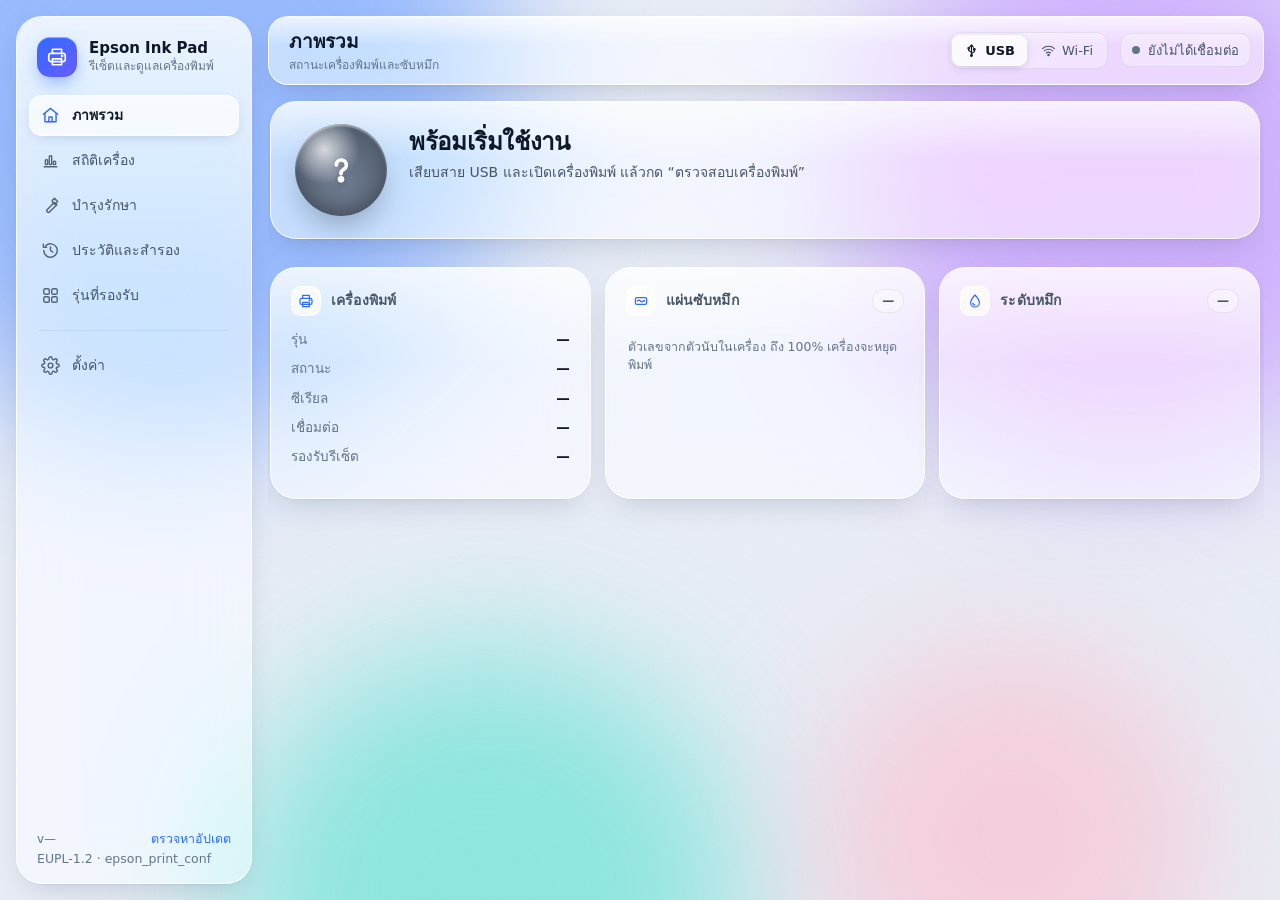
==== ui/index.html @ af7a5132 "v3.0.0: glass UI, stats, history, restore, Wi-Fi, maintenance New main window (app_web.py + ui/) bui" ====
<!doctype html>
<html lang="th">
<head>
<meta charset="utf-8">
<meta name="viewport" content="width=device-width, initial-scale=1">
<title>Epson Ink Pad Reset</title>
<link rel="stylesheet" href="style.css">
</head>
<body>

<!-- icon sprite: 24px grid, 1.8 stroke -->
<svg width="0" height="0" style="position:absolute" aria-hidden="true">
  <defs>
    <symbol id="i-home" viewBox="0 0 24 24" fill="none" stroke="currentColor" stroke-width="1.8" stroke-linecap="round" stroke-linejoin="round"><path d="M3 10.5 12 3l9 7.5"/><path d="M5 9.5V20h14V9.5"/><path d="M10 20v-6h4v6"/></symbol>
    <symbol id="i-chart" viewBox="0 0 24 24" fill="none" stroke="currentColor" stroke-width="1.8" stroke-linecap="round" stroke-linejoin="round"><path d="M4 20h16"/><rect x="5.5" y="11" width="3" height="6" rx="1"/><rect x="10.5" y="6" width="3" height="11" rx="1"/><rect x="15.5" y="13" width="3" height="4" rx="1"/></symbol>
    <symbol id="i-tool" viewBox="0 0 24 24" fill="none" stroke="currentColor" stroke-width="1.8" stroke-linecap="round" stroke-linejoin="round"><path d="M14.5 5.5a4 4 0 0 0 4.9 4.9L20 11l-9 9a2.1 2.1 0 0 1-3-3l9-9 .6.6"/><path d="M14.5 5.5 17 3l4 4-2.5 2.5"/></symbol>
    <symbol id="i-history" viewBox="0 0 24 24" fill="none" stroke="currentColor" stroke-width="1.8" stroke-linecap="round" stroke-linejoin="round"><path d="M3.5 12a8.5 8.5 0 1 0 2.5-6"/><path d="M3 4v4h4"/><path d="M12 7.5V12l3 2"/></symbol>
    <symbol id="i-list" viewBox="0 0 24 24" fill="none" stroke="currentColor" stroke-width="1.8" stroke-linecap="round" stroke-linejoin="round"><rect x="3.5" y="3.5" width="7" height="7" rx="2"/><rect x="13.5" y="3.5" width="7" height="7" rx="2"/><rect x="3.5" y="13.5" width="7" height="7" rx="2"/><rect x="13.5" y="13.5" width="7" height="7" rx="2"/></symbol>
    <symbol id="i-gear" viewBox="0 0 24 24" fill="none" stroke="currentColor" stroke-width="1.8" stroke-linecap="round" stroke-linejoin="round"><circle cx="12" cy="12" r="3"/><path d="M19.4 15a1.7 1.7 0 0 0 .3 1.8l.1.1a2 2 0 1 1-2.8 2.8l-.1-.1a1.7 1.7 0 0 0-1.8-.3 1.7 1.7 0 0 0-1 1.5V21a2 2 0 1 1-4 0v-.1a1.7 1.7 0 0 0-1.1-1.5 1.7 1.7 0 0 0-1.8.3l-.1.1a2 2 0 1 1-2.8-2.8l.1-.1a1.7 1.7 0 0 0 .3-1.8 1.7 1.7 0 0 0-1.5-1H3a2 2 0 1 1 0-4h.1a1.7 1.7 0 0 0 1.5-1.1 1.7 1.7 0 0 0-.3-1.8l-.1-.1a2 2 0 1 1 2.8-2.8l.1.1a1.7 1.7 0 0 0 1.8.3H9a1.7 1.7 0 0 0 1-1.5V3a2 2 0 1 1 4 0v.1a1.7 1.7 0 0 0 1 1.5 1.7 1.7 0 0 0 1.8-.3l.1-.1a2 2 0 1 1 2.8 2.8l-.1.1a1.7 1.7 0 0 0-.3 1.8V9a1.7 1.7 0 0 0 1.5 1H21a2 2 0 1 1 0 4h-.1a1.7 1.7 0 0 0-1.5 1z"/></symbol>
    <symbol id="i-printer" viewBox="0 0 24 24" fill="none" stroke="currentColor" stroke-width="1.8" stroke-linecap="round" stroke-linejoin="round"><path d="M7 8V3.5h10V8"/><rect x="3" y="8" width="18" height="9" rx="2.5"/><path d="M7 14h10v6.5H7z"/><circle cx="17.5" cy="11" r=".6" fill="currentColor"/></symbol>
    <symbol id="i-usb" viewBox="0 0 24 24" fill="none" stroke="currentColor" stroke-width="1.8" stroke-linecap="round" stroke-linejoin="round"><path d="M12 21V4"/><path d="m9 6.5 3-3.5 3 3.5"/><path d="M12 15 7.5 12V9.5"/><path d="m12 17 4.5-3V11"/><circle cx="7.5" cy="8.5" r="1.3"/><rect x="15.3" y="9" width="2.4" height="2.4" rx=".4"/><circle cx="12" cy="20" r="1.4" fill="currentColor"/></symbol>
    <symbol id="i-wifi" viewBox="0 0 24 24" fill="none" stroke="currentColor" stroke-width="1.8" stroke-linecap="round" stroke-linejoin="round"><path d="M2.5 9a14 14 0 0 1 19 0"/><path d="M5.5 12.5a9.5 9.5 0 0 1 13 0"/><path d="M8.7 16a5 5 0 0 1 6.6 0"/><circle cx="12" cy="19.3" r="1.1" fill="currentColor"/></symbol>
    <symbol id="i-search" viewBox="0 0 24 24" fill="none" stroke="currentColor" stroke-width="1.8" stroke-linecap="round" stroke-linejoin="round"><circle cx="11" cy="11" r="6.5"/><path d="m20 20-4.2-4.2"/></symbol>
    <symbol id="i-refresh" viewBox="0 0 24 24" fill="none" stroke="currentColor" stroke-width="1.8" stroke-linecap="round" stroke-linejoin="round"><path d="M20 11a8 8 0 0 0-14.6-4.5L4 8"/><path d="M4 3.5V8h4.5"/><path d="M4 13a8 8 0 0 0 14.6 4.5L20 16"/><path d="M20 20.5V16h-4.5"/></symbol>
    <symbol id="i-check" viewBox="0 0 24 24" fill="none" stroke="currentColor" stroke-width="2.4" stroke-linecap="round" stroke-linejoin="round"><path d="m5 12.5 4.5 4.5L19 7.5"/></symbol>
    <symbol id="i-alert" viewBox="0 0 24 24" fill="none" stroke="currentColor" stroke-width="2.2" stroke-linecap="round" stroke-linejoin="round"><path d="M12 7.5v6"/><circle cx="12" cy="17.2" r=".9" fill="currentColor"/></symbol>
    <symbol id="i-warn" viewBox="0 0 24 24" fill="none" stroke="currentColor" stroke-width="1.8" stroke-linecap="round" stroke-linejoin="round"><path d="M10.3 3.9 2.6 17.5A2 2 0 0 0 4.3 20.5h15.4a2 2 0 0 0 1.7-3L13.7 3.9a2 2 0 0 0-3.4 0z"/><path d="M12 9.5v4"/><circle cx="12" cy="16.8" r=".8" fill="currentColor"/></symbol>
    <symbol id="i-info" viewBox="0 0 24 24" fill="none" stroke="currentColor" stroke-width="1.8" stroke-linecap="round" stroke-linejoin="round"><circle cx="12" cy="12" r="9"/><path d="M12 11v5.5"/><circle cx="12" cy="7.8" r=".8" fill="currentColor"/></symbol>
    <symbol id="i-question" viewBox="0 0 24 24" fill="none" stroke="currentColor" stroke-width="2.2" stroke-linecap="round" stroke-linejoin="round"><path d="M9.2 9a3 3 0 1 1 4.3 2.7c-.9.5-1.5 1.1-1.5 2.1v.5"/><circle cx="12" cy="17.6" r=".9" fill="currentColor"/></symbol>
    <symbol id="i-drop" viewBox="0 0 24 24" fill="none" stroke="currentColor" stroke-width="1.8" stroke-linecap="round" stroke-linejoin="round"><path d="M12 3s6.5 7 6.5 11.5a6.5 6.5 0 0 1-13 0C5.5 10 12 3 12 3z"/><path d="M9 15a3 3 0 0 0 3 3"/></symbol>
    <symbol id="i-shield" viewBox="0 0 24 24" fill="none" stroke="currentColor" stroke-width="1.8" stroke-linecap="round" stroke-linejoin="round"><path d="M12 3 4.5 6v5.5c0 4.5 3.2 8.3 7.5 9.5 4.3-1.2 7.5-5 7.5-9.5V6z"/><path d="m9 12 2 2 4-4"/></symbol>
    <symbol id="i-save" viewBox="0 0 24 24" fill="none" stroke="currentColor" stroke-width="1.8" stroke-linecap="round" stroke-linejoin="round"><path d="M5 3.5h11l3.5 3.5v12a1.5 1.5 0 0 1-1.5 1.5H6A1.5 1.5 0 0 1 4.5 19V5A1.5 1.5 0 0 1 6 3.5z"/><path d="M8 3.5v5h7v-5"/><rect x="7.5" y="13" width="9" height="7.5" rx="1"/></symbol>
    <symbol id="i-plug" viewBox="0 0 24 24" fill="none" stroke="currentColor" stroke-width="1.8" stroke-linecap="round" stroke-linejoin="round"><path d="M9 2.5v5M15 2.5v5"/><path d="M6.5 7.5h11V11a5.5 5.5 0 0 1-11 0z"/><path d="M12 16.5v5"/></symbol>
    <symbol id="i-clock" viewBox="0 0 24 24" fill="none" stroke="currentColor" stroke-width="1.8" stroke-linecap="round" stroke-linejoin="round"><circle cx="12" cy="13" r="8"/><path d="M12 9v4l2.5 2"/><path d="M9.5 2.5h5"/></symbol>
    <symbol id="i-power" viewBox="0 0 24 24" fill="none" stroke="currentColor" stroke-width="1.8" stroke-linecap="round" stroke-linejoin="round"><path d="M12 3v8"/><path d="M6.6 6.6a8 8 0 1 0 10.8 0"/></symbol>
    <symbol id="i-grid" viewBox="0 0 24 24" fill="none" stroke="currentColor" stroke-width="1.8" stroke-linecap="round" stroke-linejoin="round"><rect x="3.5" y="4.5" width="17" height="15" rx="2.5"/><path d="M3.5 9.5h17M3.5 14.5h17M9 4.5v15M15 4.5v15"/></symbol>
    <symbol id="i-sparkle" viewBox="0 0 24 24" fill="none" stroke="currentColor" stroke-width="1.8" stroke-linecap="round" stroke-linejoin="round"><path d="M12 3.5 13.8 9l5.7 1.9-5.7 1.9L12 18.5l-1.8-5.7L4.5 11 10.2 9z"/><path d="M19 3v3M17.5 4.5h3"/></symbol>
    <symbol id="i-bolt" viewBox="0 0 24 24" fill="none" stroke="currentColor" stroke-width="1.8" stroke-linecap="round" stroke-linejoin="round"><path d="M13 2.5 4.5 13.5H12l-1 8 8.5-11H12z"/></symbol>
    <symbol id="i-restore" viewBox="0 0 24 24" fill="none" stroke="currentColor" stroke-width="1.8" stroke-linecap="round" stroke-linejoin="round"><path d="M4 12a8 8 0 1 0 2.3-5.7L4 8.5"/><path d="M4 4v4.5h4.5"/><path d="M12 8v4l3 1.5"/></symbol>
    <symbol id="i-folder" viewBox="0 0 24 24" fill="none" stroke="currentColor" stroke-width="1.8" stroke-linecap="round" stroke-linejoin="round"><path d="M3.5 7A1.5 1.5 0 0 1 5 5.5h4l2 2h8a1.5 1.5 0 0 1 1.5 1.5v9a1.5 1.5 0 0 1-1.5 1.5H5A1.5 1.5 0 0 1 3.5 18z"/></symbol>
    <symbol id="i-download" viewBox="0 0 24 24" fill="none" stroke="currentColor" stroke-width="1.8" stroke-linecap="round" stroke-linejoin="round"><path d="M12 3.5v11"/><path d="m7.5 10 4.5 4.5 4.5-4.5"/><path d="M4.5 16.5V19a1.5 1.5 0 0 0 1.5 1.5h12a1.5 1.5 0 0 0 1.5-1.5v-2.5"/></symbol>
    <symbol id="i-x" viewBox="0 0 24 24" fill="none" stroke="currentColor" stroke-width="2" stroke-linecap="round" stroke-linejoin="round"><path d="M6 6l12 12M18 6 6 18"/></symbol>
    <symbol id="i-terminal" viewBox="0 0 24 24" fill="none" stroke="currentColor" stroke-width="1.8" stroke-linecap="round" stroke-linejoin="round"><rect x="3" y="4.5" width="18" height="15" rx="2.5"/><path d="m7 10 3 2.5L7 15"/><path d="M12.5 15H17"/></symbol>
    <symbol id="i-pad" viewBox="0 0 24 24" fill="none" stroke="currentColor" stroke-width="1.8" stroke-linecap="round" stroke-linejoin="round"><rect x="3.5" y="7" width="17" height="10" rx="2.5"/><path d="M6.5 12c1.5-1.6 3-1.6 4.5 0s3 1.6 4.5 0 1.5-.8 2 0"/></symbol>
  </defs>
</svg>

<div class="backdrop" aria-hidden="true">
  <div class="blob b1"></div><div class="blob b2"></div><div class="blob b3"></div><div class="blob b4"></div>
  <div class="grain"></div>
</div>

<div class="shell">
  <!-- ======================================================= sidebar -->
  <aside class="sidebar glass">
    <div class="brand">
      <div class="brand-mark"><svg><use href="#i-printer"/></svg></div>
      <div class="brand-text">
        <div class="brand-name">Epson Ink Pad</div>
        <div class="brand-sub">รีเซ็ตและดูแลเครื่องพิมพ์</div>
      </div>
    </div>
    <nav class="nav" id="nav">
      <button class="nav-btn active" data-page="home"><svg><use href="#i-home"/></svg><span>ภาพรวม</span></button>
      <button class="nav-btn" data-page="stats"><svg><use href="#i-chart"/></svg><span>สถิติเครื่อง</span></button>
      <button class="nav-btn" data-page="care"><svg><use href="#i-tool"/></svg><span>บำรุงรักษา</span><i class="badge-dot hidden" id="careDot"></i></button>
      <button class="nav-btn" data-page="history"><svg><use href="#i-history"/></svg><span>ประวัติและสำรอง</span></button>
      <button class="nav-btn" data-page="models"><svg><use href="#i-list"/></svg><span>รุ่นที่รองรับ</span></button>
      <div class="nav-sep"></div>
      <button class="nav-btn" data-page="settings"><svg><use href="#i-gear"/></svg><span>ตั้งค่า</span><i class="badge-dot hidden" id="updDot"></i></button>
    </nav>
    <div class="sidebar-foot">
      <div class="row"><span id="verLabel">v—</span><button class="link" id="footUpd">ตรวจหาอัปเดต</button></div>
      <div class="small" style="margin-top:2px">EUPL-1.2 · epson_print_conf</div>
    </div>
  </aside>

  <!-- ======================================================= main -->
  <main class="main">
    <div class="banner" id="updBanner">
      <svg><use href="#i-download"/></svg>
      <div class="b-text" id="updText">มีเวอร์ชันใหม่</div>
      <div class="meter hidden" id="updMeter"><span></span></div>
      <button class="btn sm white" id="updGo">อัปเดตเลย</button>
      <button class="btn sm clear" id="updLater">ภายหลัง</button>
    </div>

    <header class="topbar glass">
      <div class="page-title" id="pageTitle">ภาพรวม<small>สถานะเครื่องพิมพ์และซับหมึก</small></div>
      <div class="segmented" id="connSeg" role="tablist" aria-label="การเชื่อมต่อ">
        <button data-conn="usb" class="on"><svg><use href="#i-usb"/></svg>USB</button>
        <button data-conn="wifi"><svg><use href="#i-wifi"/></svg>Wi‑Fi</button>
      </div>
      <div class="host-box" id="hostBox">
        <input class="input num" id="hostInput" placeholder="IP เช่น 192.168.1.50" list="recentHosts" spellcheck="false">
        <datalist id="recentHosts"></datalist>
        <button class="btn sm" id="scanBtn" title="ค้นหาเครื่องพิมพ์ในวงแลน"><svg><use href="#i-search"/></svg>ค้นหา</button>
      </div>
      <div class="device-chip" id="deviceChip"><i class="dot"></i><span>ยังไม่ได้เชื่อมต่อ</span></div>
    </header>

    <div class="content" id="content">

      <!-- ===================================================== HOME -->
      <section class="page active" id="page-home">
        <div class="grid g-12">
          <div class="glass card hero span-12" id="hero">
            <div class="orb" id="heroOrb"><svg><use href="#i-question"/></svg></div>
            <div>
              <h2 id="heroTitle">พร้อมเริ่มใช้งาน</h2>
              <p id="heroSub">เสียบสาย USB และเปิดเครื่องพิมพ์ แล้วกด “ตรวจสอบเครื่องพิมพ์”</p>
              <div class="steps" id="steps"></div>
              <div class="actions" id="heroActions"></div>
            </div>
          </div>

          <div class="stack span-12" id="alerts"></div>

          <div class="glass card span-4">
            <div class="card-h"><span class="icon-tile"><svg><use href="#i-printer"/></svg></span><h3>เครื่องพิมพ์</h3></div>
            <dl class="kv">
              <dt>รุ่น</dt><dd id="kvModel">—</dd>
              <dt>สถานะ</dt><dd id="kvStatus">—</dd>
              <dt>ซีเรียล</dt><dd id="kvSerial" class="num">—</dd>
              <dt>เชื่อมต่อ</dt><dd id="kvConn">—</dd>
              <dt>รองรับรีเซ็ต</dt><dd id="kvSupport">—</dd>
            </dl>
          </div>

          <div class="glass card span-4">
            <div class="card-h"><span class="icon-tile"><svg><use href="#i-pad"/></svg></span><h3>แผ่นซับหมึก</h3><span class="spacer"></span><span class="pill" id="padPill">—</span></div>
            <div class="gauges" id="gauges"></div>
            <p class="small muted" style="margin:10px 2px 0" id="padNote">ตัวเลขจากตัวนับในเครื่อง ถึง 100% เครื่องจะหยุดพิมพ์</p>
          </div>

          <div class="glass card span-4">
            <div class="card-h"><span class="icon-tile"><svg><use href="#i-drop"/></svg></span><h3>ระดับหมึก</h3><span class="spacer"></span><span class="pill" id="inkPill">—</span></div>
            <div class="inks" id="inks"></div>
          </div>
        </div>
      </section>

      <!-- ===================================================== STATS -->
      <section class="page" id="page-stats">
        <div id="statsBody"></div>
      </section>

      <!-- ===================================================== CARE -->
      <section class="page" id="page-care">
        <div id="careNeed"></div>
        <div id="careBody" class="hidden">
          <div class="tools">
            <div class="glass tool" style="--c1:#2F6BFF;--c2:#38BDF8">
              <div class="t-icon"><svg><use href="#i-grid"/></svg></div>
              <h4>พิมพ์หน้าเช็กหัวพิมพ์</h4>
              <p>พิมพ์ลายเส้นทดสอบ (nozzle check) ถ้าเส้นขาดหรือสีหาย ให้ล้างหัวพิมพ์</p>
              <button class="btn primary" data-maint="nozzle_check"><svg><use href="#i-printer"/></svg>พิมพ์หน้าเช็ก</button>
            </div>
            <div class="glass tool" style="--c1:#0EA5A4;--c2:#34D399">
              <div class="t-icon"><svg><use href="#i-sparkle"/></svg></div>
              <h4>ล้างหัวพิมพ์</h4>
              <p>ล้างตามปกติ ใช้หมึกน้อย ทำได้ 1–2 รอบแล้วพิมพ์หน้าเช็กดูผล</p>
              <button class="btn" data-maint="clean"><svg><use href="#i-sparkle"/></svg>เริ่มล้างหัวพิมพ์</button>
            </div>
            <div class="glass tool" style="--c1:#F59E0B;--c2:#F43F5E">
              <div class="t-icon"><svg><use href="#i-bolt"/></svg></div>
              <h4>ล้างแบบเข้ม (Power Clean)</h4>
              <p>ใช้หมึกมาก และหมึกเสียไหลลงแผ่นซับเยอะ ใช้เมื่อล้างปกติแล้วไม่หาย</p>
              <button class="btn" data-maint="power_clean"><svg><use href="#i-bolt"/></svg>ล้างแบบเข้ม</button>
            </div>
          </div>
          <div class="grid g-12" style="margin-top:14px">
            <div class="glass card span-7">
              <div class="card-h"><span class="icon-tile"><svg><use href="#i-clock"/></svg></span><h3>ปิดเครื่องอัตโนมัติ (Power Off Timer)</h3></div>
              <p class="small muted" style="margin:-4px 0 12px">เครื่องพิมพ์จะปิดเองเมื่อไม่ได้ใช้งานตามเวลาที่ตั้ง โปรแกรมสำรองข้อมูลก่อนเปลี่ยนทุกครั้ง</p>
              <div id="timerBody"><span class="muted small">กำลังอ่านค่า...</span></div>
            </div>
            <div class="glass card span-5">
              <div class="card-h"><span class="icon-tile"><svg><use href="#i-printer"/></svg></span><h3>ส่งคำสั่งผ่าน</h3></div>
              <div id="queueBody" class="small"></div>
              <p class="small muted" style="margin:10px 0 0">คำสั่งเช็กหัว/ล้างหัวผ่าน USB ส่งทางคิวพิมพ์ของ Windows ส่วน Wi‑Fi ส่งตรงไปที่เครื่องพิมพ์</p>
            </div>
          </div>
        </div>
      </section>

      <!-- ===================================================== HISTORY -->
      <section class="page" id="page-history">
        <div class="grid g-12">
          <div class="glass card span-12" id="adviceCard"></div>
          <div class="glass card span-7">
            <div class="card-h"><span class="icon-tile"><svg><use href="#i-history"/></svg></span><h3>ประวัติการทำงาน</h3><span class="spacer"></span><button class="btn sm ghost icon" id="histReload" title="โหลดใหม่"><svg><use href="#i-refresh"/></svg></button></div>
            <div class="list" id="histList"></div>
          </div>
          <div class="glass card span-5">
            <div class="card-h"><span class="icon-tile"><svg><use href="#i-save"/></svg></span><h3>ไฟล์สำรอง EEPROM</h3><span class="spacer"></span><button class="btn sm ghost" id="openFolder"><svg><use href="#i-folder"/></svg>เปิดโฟลเดอร์</button></div>
            <div class="list" id="bkList"></div>
          </div>
        </div>
      </section>

      <!-- ===================================================== MODELS -->
      <section class="page" id="page-models">
        <div class="toolbar">
          <label class="search"><svg><use href="#i-search"/></svg><input class="input" id="modelSearch" placeholder="ค้นหารุ่น เช่น L3110, XP-, ET-2720" spellcheck="false"></label>
          <div class="segmented" id="modelFilter">
            <button data-f="all" class="on">ทั้งหมด</button>
            <button data-f="timer">ตั้งเวลาปิดได้</button>
            <button data-f="stats">มีสถิติ</button>
          </div>
          <span class="pill info num" id="modelCount">—</span>
        </div>
        <div class="models" id="modelGrid"></div>
      </section>

      <!-- ===================================================== SETTINGS -->
      <section class="page" id="page-settings">
        <div class="grid g-12">
          <div class="glass card span-6">
            <div class="card-h"><span class="icon-tile"><svg><use href="#i-drop"/></svg></span><h3>แจ้งเตือนหมึกใกล้หมด</h3></div>
            <p class="small muted" style="margin:-4px 0 14px">เตือนเมื่อหมึกสีใดเหลือน้อยกว่าหรือเท่ากับค่านี้ (ตรวจทุกครั้งที่กดตรวจสอบเครื่องพิมพ์)</p>
            <div class="range-row"><input type="range" min="5" max="50" step="1" id="inkRange"><span class="range-val num" id="inkRangeVal">20%</span></div>
          </div>
          <div class="glass card span-6">
            <div class="card-h"><span class="icon-tile"><svg><use href="#i-download"/></svg></span><h3>เวอร์ชันโปรแกรม</h3></div>
            <dl class="kv"><dt>เวอร์ชันที่ใช้อยู่</dt><dd id="setVer" class="num">—</dd><dt>อัปเดต</dt><dd id="setUpd">—</dd></dl>
            <div style="display:flex;gap:10px;margin-top:14px"><button class="btn sm" id="setUpdBtn"><svg><use href="#i-refresh"/></svg>ตรวจหาอัปเดต</button></div>
          </div>
          <div class="glass card span-12">
            <div class="card-h"><span class="icon-tile"><svg><use href="#i-terminal"/></svg></span><h3>รายละเอียดทางเทคนิค</h3><span class="spacer"></span><button class="btn sm ghost" id="logReload"><svg><use href="#i-refresh"/></svg>โหลดใหม่</button></div>
            <p class="small muted" style="margin:-4px 0 6px">ไฟล์สำรองและประวัติอยู่ที่ <span id="bkDir" class="num">—</span></p>
            <div class="scroll-box"><pre class="log" id="techLog">—</pre></div>
          </div>
        </div>
      </section>
    </div>
  </main>
</div>

<div class="scrim" id="scrim"><div class="modal" id="modal" role="dialog" aria-modal="true"></div></div>
<div class="toasts" id="toasts"></div>

<script src="app.js"></script>
</body>
</html>
---- ui/style.css ----
/* Epson Ink Pad Reset — liquid glass UI
   Light/dark follow Windows (prefers-color-scheme). */

:root {
  --font: "Leelawadee UI", "Segoe UI Variable Text", "Segoe UI", "Noto Sans Thai",
          "IBM Plex Sans Thai", "Sarabun", system-ui, sans-serif;

  --bg: #E9EEF7;
  --blob-1: #7AA7FF;
  --blob-2: #C59BFF;
  --blob-3: #6FE3D6;
  --blob-4: #FFB3C7;

  --glass: rgba(255, 255, 255, 0.52);
  --glass-strong: rgba(255, 255, 255, 0.72);
  --glass-soft: rgba(255, 255, 255, 0.34);
  --glass-edge: rgba(255, 255, 255, 0.85);
  --glass-line: rgba(15, 23, 42, 0.07);
  --sheen: linear-gradient(180deg, rgba(255,255,255,.65) 0%, rgba(255,255,255,0) 42%);
  --shadow: 0 1px 1px rgba(15,23,42,.04), 0 12px 32px -12px rgba(30,41,82,.22);
  --shadow-lg: 0 30px 80px -24px rgba(30,41,82,.38);

  --text: #0F172A;
  --text-2: #475569;
  --text-3: #64748B;

  --accent: #2F6BFF;
  --accent-2: #6A5BFF;
  --accent-ink: #FFFFFF;
  --ok: #16A36A;
  --warn: #D98A04;
  --bad: #E0364A;
  --bad-2: #FF5E7A;

  --ink-black: #1E2533;
  --ink-cyan: #0EB5D8;
  --ink-magenta: #E3348F;
  --ink-yellow: #F2C200;

  --r-xl: 26px;
  --r-lg: 20px;
  --r-md: 14px;
  --r-sm: 10px;
  --blur: blur(28px) saturate(175%);
  color-scheme: light;
}

@media (prefers-color-scheme: dark) {
  :root {
    --bg: #0B0F1C;
    --blob-1: #2B54D9;
    --blob-2: #6B3FD1;
    --blob-3: #0E8C8C;
    --blob-4: #A3326E;

    --glass: rgba(26, 32, 52, 0.50);
    --glass-strong: rgba(34, 41, 66, 0.72);
    --glass-soft: rgba(255, 255, 255, 0.06);
    --glass-edge: rgba(255, 255, 255, 0.14);
    --glass-line: rgba(255, 255, 255, 0.07);
    --sheen: linear-gradient(180deg, rgba(255,255,255,.10) 0%, rgba(255,255,255,0) 40%);
    --shadow: 0 1px 1px rgba(0,0,0,.3), 0 18px 40px -16px rgba(0,0,0,.6);
    --shadow-lg: 0 30px 90px -20px rgba(0,0,0,.7);

    --text: #EEF2FF;
    --text-2: #B6C0D9;
    --text-3: #8792AE;

    --accent: #5B8CFF;
    --accent-2: #8E7BFF;
    --ok: #34D399;
    --warn: #FBBF24;
    --bad: #FF5470;
    --bad-2: #FF7A90;
    --ink-black: #CBD5E1;
    color-scheme: dark;
  }
}

* { box-sizing: border-box; }
html, body { height: 100%; margin: 0; }
body {
  font-family: var(--font);
  color: var(--text);
  background: var(--bg);
  font-size: 14px;
  line-height: 1.5;
  overflow: hidden;
  -webkit-font-smoothing: antialiased;
  user-select: none;
}
button, input, select { font: inherit; color: inherit; }
.num { font-variant-numeric: tabular-nums; }

/* ---------------------------------------------------------- backdrop */
.backdrop { position: fixed; inset: 0; overflow: hidden; z-index: 0; }
.blob {
  position: absolute; border-radius: 50%; filter: blur(70px); opacity: .75;
  animation: drift 26s ease-in-out infinite alternate;
}
.blob.b1 { width: 52vw; height: 52vw; left: -12vw; top: -18vw; background: var(--blob-1); }
.blob.b2 { width: 44vw; height: 44vw; right: -10vw; top: -8vw; background: var(--blob-2); animation-delay: -8s; }
.blob.b3 { width: 40vw; height: 40vw; left: 18vw; bottom: -20vw; background: var(--blob-3); animation-delay: -14s; }
.blob.b4 { width: 30vw; height: 30vw; right: 6vw; bottom: -10vw; background: var(--blob-4); animation-delay: -4s; opacity: .55; }
.grain {
  position: absolute; inset: 0; opacity: .05; mix-blend-mode: overlay;
  background-image: url("data:image/svg+xml;utf8,<svg xmlns='http://www.w3.org/2000/svg' width='160' height='160'><filter id='n'><feTurbulence type='fractalNoise' baseFrequency='.9' numOctaves='2'/></filter><rect width='100%' height='100%' filter='url(%23n)'/></svg>");
}
@keyframes drift {
  0% { transform: translate(0, 0) scale(1); }
  100% { transform: translate(4vw, 3vw) scale(1.08); }
}
@media (prefers-reduced-motion: reduce) { .blob { animation: none; } }

/* ---------------------------------------------------------- glass */
.glass {
  position: relative;
  background: var(--glass);
  -webkit-backdrop-filter: var(--blur);
  backdrop-filter: var(--blur);
  border: 1px solid var(--glass-edge);
  border-radius: var(--r-xl);
  box-shadow: var(--shadow), inset 0 1px 0 rgba(255,255,255,.35);
}
.glass::before {
  content: ""; position: absolute; inset: 0; border-radius: inherit;
  background: var(--sheen); pointer-events: none;
}
.glass > * { position: relative; }

/* ---------------------------------------------------------- shell */
.shell {
  position: relative; z-index: 1; height: 100vh;
  display: grid; grid-template-columns: 236px 1fr; gap: 16px; padding: 16px;
}
.sidebar {
  display: flex; flex-direction: column; padding: 18px 12px 14px;
  border-radius: var(--r-xl);
}
.brand { display: flex; align-items: center; gap: 12px; padding: 2px 8px 18px; }
.brand-mark {
  width: 40px; height: 40px; border-radius: 13px; flex: none;
  display: grid; place-items: center; color: #fff;
  background: linear-gradient(140deg, var(--accent), var(--accent-2));
  box-shadow: 0 8px 20px -6px color-mix(in srgb, var(--accent) 70%, transparent),
              inset 0 1px 0 rgba(255,255,255,.45);
}
.brand-mark svg { width: 22px; height: 22px; }
.brand-name { font-weight: 700; font-size: 15px; line-height: 1.2; }
.brand-sub { font-size: 12px; color: var(--text-3); }

.nav { display: flex; flex-direction: column; gap: 4px; }
.nav-btn {
  display: flex; align-items: center; gap: 12px; width: 100%;
  padding: 10px 12px; border: 0; background: transparent; border-radius: 13px;
  color: var(--text-2); cursor: pointer; text-align: left; font-size: 14px;
  transition: background .18s, color .18s;
}
.nav-btn svg { width: 19px; height: 19px; flex: none; opacity: .9; }
.nav-btn:hover { background: var(--glass-soft); color: var(--text); }
.nav-btn.active {
  background: var(--glass-strong); color: var(--text); font-weight: 600;
  box-shadow: inset 0 0 0 1px var(--glass-edge), 0 4px 14px -6px rgba(30,41,82,.25);
}
.nav-btn.active svg { color: var(--accent); opacity: 1; }
.nav-sep { height: 1px; margin: 10px 10px; background: var(--glass-line); }
.nav .badge-dot {
  margin-left: auto; min-width: 8px; height: 8px; border-radius: 99px; background: var(--bad);
  box-shadow: 0 0 0 3px color-mix(in srgb, var(--bad) 25%, transparent);
}
.sidebar-foot { margin-top: auto; padding: 10px 8px 0; font-size: 12px; color: var(--text-3); }
.sidebar-foot .row { display: flex; align-items: center; justify-content: space-between; gap: 6px; }

.main { display: flex; flex-direction: column; min-width: 0; min-height: 0; gap: 14px; }

/* ---------------------------------------------------------- topbar */
.topbar {
  display: flex; align-items: center; gap: 12px; padding: 10px 12px 10px 20px;
  border-radius: var(--r-lg);
}
.page-title { font-size: 19px; font-weight: 700; letter-spacing: -.01em; margin-right: auto; white-space: nowrap; }
.page-title small { display: block; font-size: 12px; font-weight: 400; color: var(--text-3); letter-spacing: 0; }

.segmented {
  display: inline-flex; padding: 3px; gap: 2px; border-radius: 12px;
  background: var(--glass-soft); box-shadow: inset 0 0 0 1px var(--glass-line);
}
.segmented button {
  display: inline-flex; align-items: center; gap: 6px;
  border: 0; background: transparent; padding: 6px 12px; border-radius: 9px;
  cursor: pointer; color: var(--text-2); font-size: 13px; white-space: nowrap;
  transition: background .18s, color .18s, box-shadow .18s;
}
.segmented button svg { width: 15px; height: 15px; }
.segmented button.on {
  background: var(--glass-strong); color: var(--text); font-weight: 600;
  box-shadow: 0 2px 8px -2px rgba(30,41,82,.25), inset 0 0 0 1px var(--glass-edge);
}
.host-box { display: none; align-items: center; gap: 6px; }
.host-box.show { display: inline-flex; }
.input {
  height: 34px; padding: 0 12px; border-radius: 11px; min-width: 0;
  border: 1px solid var(--glass-line); background: var(--glass-strong);
  outline: none; transition: box-shadow .15s, border-color .15s;
}
.input:focus { border-color: color-mix(in srgb, var(--accent) 60%, transparent);
  box-shadow: 0 0 0 4px color-mix(in srgb, var(--accent) 18%, transparent); }
.host-box .input { width: 148px; }

.device-chip {
  display: inline-flex; align-items: center; gap: 8px; height: 34px; padding: 0 12px;
  border-radius: 11px; background: var(--glass-soft); box-shadow: inset 0 0 0 1px var(--glass-line);
  font-size: 13px; color: var(--text-2); white-space: nowrap; max-width: 220px; overflow: hidden;
}
.dot { width: 8px; height: 8px; border-radius: 50%; background: var(--text-3); flex: none; }
.dot.ok { background: var(--ok); box-shadow: 0 0 0 3px color-mix(in srgb, var(--ok) 22%, transparent); }
.dot.bad { background: var(--bad); box-shadow: 0 0 0 3px color-mix(in srgb, var(--bad) 22%, transparent); }
.dot.warn { background: var(--warn); box-shadow: 0 0 0 3px color-mix(in srgb, var(--warn) 22%, transparent); }

/* ---------------------------------------------------------- content */
.content { flex: 1; min-height: 0; overflow-y: auto; overflow-x: hidden; padding: 2px 4px 8px 2px; scroll-behavior: smooth; }
.content::-webkit-scrollbar { width: 10px; }
.content::-webkit-scrollbar-thumb { background: var(--glass-line); border-radius: 10px; border: 3px solid transparent; background-clip: padding-box; }
.page { display: none; animation: rise .35s cubic-bezier(.2,.8,.2,1); }
.page.active { display: block; }
@keyframes rise { from { opacity: 0; transform: translateY(6px); } to { opacity: 1; transform: none; } }

.grid { display: grid; gap: 14px; }
.g-12 { grid-template-columns: repeat(12, minmax(0, 1fr)); }
.span-12 { grid-column: span 12; } .span-8 { grid-column: span 8; } .span-7 { grid-column: span 7; }
.span-6 { grid-column: span 6; } .span-5 { grid-column: span 5; } .span-4 { grid-column: span 4; }

.card { padding: 18px 20px; border-radius: var(--r-xl); }
.card-h { display: flex; align-items: center; gap: 10px; margin-bottom: 12px; }
.card-h h3 { margin: 0; font-size: 14px; font-weight: 600; color: var(--text-2); letter-spacing: .01em; }
.card-h .spacer { flex: 1; }
.card-h .icon-tile { width: 30px; height: 30px; border-radius: 10px; display: grid; place-items: center;
  background: var(--glass-strong); box-shadow: inset 0 0 0 1px var(--glass-edge); color: var(--accent); }
.card-h .icon-tile svg { width: 16px; height: 16px; }
.muted { color: var(--text-3); }
.small { font-size: 12.5px; }

/* ---------------------------------------------------------- hero */
.hero { display: grid; grid-template-columns: auto 1fr; gap: 22px; align-items: center; padding: 22px 24px; }
.orb {
  --c: var(--text-3);
  width: 92px; height: 92px; border-radius: 50%; display: grid; place-items: center; color: #fff;
  background:
    radial-gradient(circle at 32% 28%, rgba(255,255,255,.75), rgba(255,255,255,0) 38%),
    radial-gradient(circle at 50% 60%, color-mix(in srgb, var(--c) 92%, #fff 8%), color-mix(in srgb, var(--c) 70%, #000 30%));
  box-shadow: 0 16px 34px -10px color-mix(in srgb, var(--c) 70%, transparent),
              inset 0 -6px 14px rgba(0,0,0,.18), inset 0 2px 2px rgba(255,255,255,.5);
  position: relative;
}
.orb svg { width: 40px; height: 40px; filter: drop-shadow(0 2px 3px rgba(0,0,0,.25)); }
.orb.ok { --c: var(--ok); } .orb.bad { --c: var(--bad); } .orb.warn { --c: var(--warn); } .orb.busy { --c: var(--accent); }
.orb.busy::after {
  content: ""; position: absolute; inset: -7px; border-radius: 50%;
  border: 3px solid transparent; border-top-color: var(--accent); border-right-color: color-mix(in srgb, var(--accent) 40%, transparent);
  animation: spin 1s linear infinite;
}
@keyframes spin { to { transform: rotate(360deg); } }
.hero h2 { margin: 0 0 2px; font-size: 24px; font-weight: 700; letter-spacing: -.015em; }
.hero p { margin: 0; color: var(--text-2); max-width: 64ch; }
.hero .actions { display: flex; flex-wrap: wrap; gap: 10px; margin-top: 16px; }

.steps { display: flex; align-items: center; gap: 8px; margin-top: 16px; flex-wrap: wrap; }
.step { display: flex; align-items: center; gap: 7px; font-size: 12.5px; color: var(--text-3); }
.step i { width: 22px; height: 22px; border-radius: 50%; display: grid; place-items: center; font-style: normal;
  font-size: 11.5px; font-weight: 700; background: var(--glass-soft); box-shadow: inset 0 0 0 1px var(--glass-line); }
.step.done i { background: var(--ok); color: #fff; box-shadow: none; }
.step.cur i { background: var(--accent); color: #fff; box-shadow: 0 0 0 4px color-mix(in srgb, var(--accent) 20%, transparent); }
.step.cur { color: var(--text); font-weight: 600; }
.step-line { width: 22px; height: 2px; border-radius: 2px; background: var(--glass-line); }

/* ---------------------------------------------------------- buttons */
.btn {
  position: relative; display: inline-flex; align-items: center; justify-content: center; gap: 8px;
  height: 42px; padding: 0 18px; border-radius: 14px; border: 0; cursor: pointer;
  font-weight: 600; font-size: 14px; white-space: nowrap;
  background: var(--glass-strong); color: var(--text);
  box-shadow: inset 0 0 0 1px var(--glass-edge), 0 6px 16px -10px rgba(30,41,82,.45);
  transition: transform .12s, box-shadow .18s, filter .18s, background .18s, opacity .18s;
  overflow: hidden;
}
.btn::after { content: ""; position: absolute; inset: 0; border-radius: inherit; background: var(--sheen); pointer-events: none; opacity: .9; }
.btn svg { width: 17px; height: 17px; flex: none; }
.btn:hover { filter: brightness(1.04); box-shadow: inset 0 0 0 1px var(--glass-edge), 0 10px 22px -10px rgba(30,41,82,.5); }
.btn:active { transform: scale(.98); }
.btn:disabled { opacity: .5; cursor: default; transform: none; filter: none; }
.btn.primary { color: #fff; background: linear-gradient(135deg, var(--accent), var(--accent-2));
  box-shadow: inset 0 1px 0 rgba(255,255,255,.35), 0 10px 24px -10px color-mix(in srgb, var(--accent) 85%, transparent); }
.btn.danger { color: #fff; background: linear-gradient(135deg, var(--bad), var(--bad-2));
  box-shadow: inset 0 1px 0 rgba(255,255,255,.35), 0 10px 24px -10px color-mix(in srgb, var(--bad) 85%, transparent); }
.btn.ghost { background: transparent; box-shadow: inset 0 0 0 1px var(--glass-line); }
.btn.ghost::after { display: none; }
.btn.lg { height: 48px; padding: 0 24px; font-size: 15px; border-radius: 16px; }
.btn.sm { height: 34px; padding: 0 12px; font-size: 13px; border-radius: 11px; }
.btn.icon { width: 34px; padding: 0; }
.link { border: 0; background: none; padding: 0; color: var(--accent); cursor: pointer; font-size: 12.5px; }
.link:hover { text-decoration: underline; }

/* ---------------------------------------------------------- key/value */
.kv { display: grid; grid-template-columns: auto 1fr; gap: 9px 16px; font-size: 13.5px; }
.kv dt { color: var(--text-3); }
.kv dd { margin: 0; font-weight: 600; text-align: right; overflow: hidden; text-overflow: ellipsis; white-space: nowrap; }

/* ---------------------------------------------------------- pads gauge */
.gauges { display: grid; grid-template-columns: 1fr 1fr; gap: 12px; }
.gauge { padding: 14px; border-radius: var(--r-md); background: var(--glass-soft); box-shadow: inset 0 0 0 1px var(--glass-line); }
.gauge .lbl { display: flex; justify-content: space-between; align-items: baseline; font-size: 12.5px; color: var(--text-3); }
.gauge .val { font-size: 22px; font-weight: 700; color: var(--text); letter-spacing: -.01em; }
.meter { height: 8px; border-radius: 99px; background: var(--glass-line); overflow: hidden; margin-top: 8px; }
.meter > span { display: block; height: 100%; width: 0; border-radius: inherit;
  background: linear-gradient(90deg, var(--ok), color-mix(in srgb, var(--ok) 60%, var(--accent)));
  transition: width .8s cubic-bezier(.2,.8,.2,1); }
.meter.warn > span { background: linear-gradient(90deg, var(--warn), #FFB547); }
.meter.bad > span { background: linear-gradient(90deg, var(--bad), var(--bad-2)); }

.pill { display: inline-flex; align-items: center; gap: 6px; height: 24px; padding: 0 10px; border-radius: 99px;
  font-size: 12px; font-weight: 600; background: var(--glass-soft); color: var(--text-2); box-shadow: inset 0 0 0 1px var(--glass-line); white-space: nowrap; }
.pill.ok { color: var(--ok); background: color-mix(in srgb, var(--ok) 14%, transparent); box-shadow: none; }
.pill.warn { color: var(--warn); background: color-mix(in srgb, var(--warn) 16%, transparent); box-shadow: none; }
.pill.bad { color: var(--bad); background: color-mix(in srgb, var(--bad) 14%, transparent); box-shadow: none; }
.pill.info { color: var(--accent); background: color-mix(in srgb, var(--accent) 14%, transparent); box-shadow: none; }

/* ---------------------------------------------------------- ink */
.inks { display: flex; justify-content: space-around; gap: 6px; padding: 4px 0 2px; }
.ink { display: flex; flex-direction: column; align-items: center; gap: 8px; flex: 1 1 0; min-width: 0; }
.ink .pct { font-weight: 700; font-size: 14px; }
.tube {
  --c: var(--accent);
  width: 32px; height: 118px; border-radius: 16px; position: relative; overflow: hidden;
  background: var(--glass-soft);
  box-shadow: inset 0 0 0 1px var(--glass-edge), inset 0 6px 14px rgba(0,0,0,.06);
}
.tube > span {
  position: absolute; left: 0; right: 0; bottom: 0; height: 0;
  background: linear-gradient(180deg, color-mix(in srgb, var(--c) 78%, #fff), var(--c));
  border-radius: 0 0 16px 16px;
  transition: height 1s cubic-bezier(.2,.8,.2,1);
}
.tube > span::before { content: ""; position: absolute; left: 0; right: 0; top: -5px; height: 10px; border-radius: 50%;
  background: color-mix(in srgb, var(--c) 60%, #fff); opacity: .85; }
.tube::after { content: ""; position: absolute; top: 8px; bottom: 8px; left: 6px; width: 5px; border-radius: 6px;
  background: linear-gradient(180deg, rgba(255,255,255,.75), rgba(255,255,255,.1)); }
.ink.low .pct { color: var(--bad); }
.ink.low .tube { box-shadow: inset 0 0 0 1.5px var(--bad), 0 0 0 4px color-mix(in srgb, var(--bad) 14%, transparent); }
.ink .name { font-size: 12.5px; color: var(--text-3); }

/* ---------------------------------------------------------- alerts */
.alert { display: flex; gap: 12px; align-items: flex-start; padding: 12px 14px; border-radius: var(--r-md);
  background: var(--glass-soft); box-shadow: inset 0 0 0 1px var(--glass-line); font-size: 13.5px; }
.alert svg { width: 18px; height: 18px; flex: none; margin-top: 2px; }
.alert b { display: block; }
.alert.warn { background: color-mix(in srgb, var(--warn) 13%, transparent); box-shadow: inset 0 0 0 1px color-mix(in srgb, var(--warn) 30%, transparent); }
.alert.warn svg { color: var(--warn); }
.alert.bad { background: color-mix(in srgb, var(--bad) 11%, transparent); box-shadow: inset 0 0 0 1px color-mix(in srgb, var(--bad) 28%, transparent); }
.alert.bad svg { color: var(--bad); }
.alert.info { background: color-mix(in srgb, var(--accent) 10%, transparent); box-shadow: inset 0 0 0 1px color-mix(in srgb, var(--accent) 24%, transparent); }
.alert.info svg { color: var(--accent); }
.alert.ok svg { color: var(--ok); }
.stack { display: flex; flex-direction: column; gap: 10px; }

/* ---------------------------------------------------------- stats tiles */
.tiles { display: grid; grid-template-columns: repeat(auto-fill, minmax(190px, 1fr)); gap: 12px; }
.tile { padding: 16px 16px 14px; border-radius: var(--r-lg); }
.tile .t-lbl { font-size: 12.5px; color: var(--text-3); display: flex; align-items: center; gap: 8px; }
.tile .t-val { font-size: 28px; font-weight: 700; letter-spacing: -.02em; margin-top: 6px; line-height: 1.15; }
.tile .t-val small { font-size: 13px; font-weight: 500; color: var(--text-3); margin-left: 4px; letter-spacing: 0; }
.tile .swatch { width: 10px; height: 10px; border-radius: 4px; }
.section-title { font-size: 13px; font-weight: 600; color: var(--text-3); margin: 18px 4px 10px; letter-spacing: .02em; }

/* ---------------------------------------------------------- empty */
.empty { display: grid; place-items: center; text-align: center; padding: 54px 24px; }
.empty .e-icon { width: 64px; height: 64px; border-radius: 20px; display: grid; place-items: center; margin-bottom: 14px;
  background: var(--glass-strong); box-shadow: inset 0 0 0 1px var(--glass-edge), var(--shadow); color: var(--accent); }
.empty .e-icon svg { width: 28px; height: 28px; }
.empty h3 { margin: 0 0 4px; font-size: 17px; }
.empty p { margin: 0 0 16px; color: var(--text-3); max-width: 46ch; }

/* ---------------------------------------------------------- maintenance */
.tools { display: grid; grid-template-columns: repeat(3, minmax(0, 1fr)); gap: 14px; }
.tool { padding: 18px; border-radius: var(--r-xl); display: flex; flex-direction: column; gap: 10px; }
.tool .t-icon { width: 44px; height: 44px; border-radius: 14px; display: grid; place-items: center; color: #fff;
  background: linear-gradient(140deg, var(--c1, var(--accent)), var(--c2, var(--accent-2)));
  box-shadow: 0 10px 20px -10px var(--c1, var(--accent)), inset 0 1px 0 rgba(255,255,255,.4); }
.tool .t-icon svg { width: 22px; height: 22px; }
.tool h4 { margin: 4px 0 0; font-size: 15.5px; }
.tool p { margin: 0; color: var(--text-3); font-size: 13px; flex: 1; }
.chips { display: flex; flex-wrap: wrap; gap: 8px; }
.chip-btn { height: 36px; padding: 0 14px; border-radius: 11px; border: 0; cursor: pointer; font-weight: 600; font-size: 13px;
  background: var(--glass-soft); box-shadow: inset 0 0 0 1px var(--glass-line); color: var(--text-2); transition: all .16s; }
.chip-btn:hover { color: var(--text); background: var(--glass-strong); }
.chip-btn.on { color: #fff; background: linear-gradient(135deg, var(--accent), var(--accent-2)); box-shadow: 0 6px 16px -8px var(--accent); }
.chip-btn .cur { font-size: 10.5px; font-weight: 500; opacity: .8; margin-left: 4px; }

/* ---------------------------------------------------------- list rows */
.list { display: flex; flex-direction: column; }
.row-item { display: grid; grid-template-columns: auto 1fr auto; gap: 14px; align-items: center; padding: 12px 6px;
  border-top: 1px solid var(--glass-line); }
.row-item:first-child { border-top: 0; }
.row-item .r-icon { width: 36px; height: 36px; border-radius: 12px; display: grid; place-items: center;
  background: var(--glass-strong); box-shadow: inset 0 0 0 1px var(--glass-edge); color: var(--accent); }
.row-item .r-icon svg { width: 17px; height: 17px; }
.row-item .r-icon.ok { color: var(--ok); } .row-item .r-icon.bad { color: var(--bad); } .row-item .r-icon.warn { color: var(--warn); }
.row-item .r-main { min-width: 0; }
.row-item .r-title { font-weight: 600; overflow: hidden; text-overflow: ellipsis; white-space: nowrap; }
.row-item .r-sub { font-size: 12.5px; color: var(--text-3); overflow: hidden; text-overflow: ellipsis; white-space: nowrap; }
.row-item .r-side { display: flex; align-items: center; gap: 8px; }

/* ---------------------------------------------------------- models */
.toolbar { display: flex; gap: 10px; align-items: center; margin-bottom: 14px; flex-wrap: wrap; }
.search { position: relative; flex: 1; min-width: 220px; }
.search svg { position: absolute; left: 13px; top: 50%; width: 17px; height: 17px; transform: translateY(-50%); color: var(--text-3); }
.search .input { width: 100%; height: 42px; padding-left: 40px; border-radius: 14px; font-size: 14px; }
.models { display: grid; grid-template-columns: repeat(auto-fill, minmax(200px, 1fr)); gap: 10px; }
.model { padding: 12px 14px; border-radius: var(--r-md); background: var(--glass); box-shadow: inset 0 0 0 1px var(--glass-edge);
  -webkit-backdrop-filter: var(--blur); backdrop-filter: var(--blur); }
.model.mine { box-shadow: inset 0 0 0 2px var(--accent), 0 8px 20px -10px var(--accent); }
.model .m-name { font-weight: 700; font-size: 14.5px; }
.model .m-alias { font-size: 12px; color: var(--text-3); overflow: hidden; text-overflow: ellipsis; white-space: nowrap; }
.model .m-tags { display: flex; gap: 5px; margin-top: 10px; flex-wrap: wrap; }
.tag { font-size: 11px; font-weight: 600; padding: 2px 8px; border-radius: 99px; background: var(--glass-soft); color: var(--text-3); box-shadow: inset 0 0 0 1px var(--glass-line); }
.tag.on { color: var(--accent); background: color-mix(in srgb, var(--accent) 12%, transparent); box-shadow: none; }

/* ---------------------------------------------------------- range */
.range-row { display: flex; align-items: center; gap: 14px; }
input[type=range] { -webkit-appearance: none; appearance: none; flex: 1; height: 6px; border-radius: 99px;
  background: linear-gradient(90deg, var(--accent) var(--p, 30%), var(--glass-line) var(--p, 30%)); outline: none; }
input[type=range]::-webkit-slider-thumb { -webkit-appearance: none; width: 22px; height: 22px; border-radius: 50%; background: #fff; cursor: pointer;
  box-shadow: 0 2px 8px rgba(0,0,0,.25), inset 0 0 0 1px rgba(0,0,0,.06); }
.range-val { min-width: 54px; text-align: right; font-weight: 700; font-size: 18px; }

/* ---------------------------------------------------------- update banner */
.banner { display: none; align-items: center; gap: 12px; padding: 10px 12px 10px 16px; border-radius: var(--r-lg); color: #fff;
  background: linear-gradient(120deg, color-mix(in srgb, var(--accent) 88%, transparent), color-mix(in srgb, var(--accent-2) 88%, transparent));
  -webkit-backdrop-filter: var(--blur); backdrop-filter: var(--blur);
  box-shadow: inset 0 1px 0 rgba(255,255,255,.35), 0 12px 30px -14px var(--accent); }
.banner.show { display: flex; }
.banner svg { width: 20px; height: 20px; flex: none; }
.banner .b-text { flex: 1; font-weight: 600; font-size: 13.5px; }
.banner .btn { height: 34px; font-size: 13px; }
.banner .btn.white { background: #fff; color: var(--accent); box-shadow: none; }
.banner .btn.clear { background: rgba(255,255,255,.14); color: #fff; box-shadow: none; }
.banner .meter { width: 160px; margin: 0; background: rgba(255,255,255,.25); }
.banner .meter > span { background: #fff; }

/* ---------------------------------------------------------- modal */
.scrim { position: fixed; inset: 0; z-index: 50; display: none; place-items: center; padding: 24px;
  background: rgba(10, 14, 28, .28); -webkit-backdrop-filter: blur(6px); backdrop-filter: blur(6px); }
.scrim.show { display: grid; animation: fade .2s ease; }
@keyframes fade { from { opacity: 0; } to { opacity: 1; } }
.modal { width: min(520px, 100%); max-height: calc(100vh - 48px); overflow: auto; padding: 24px; border-radius: 28px;
  background: var(--glass-strong); box-shadow: var(--shadow-lg), inset 0 0 0 1px var(--glass-edge);
  -webkit-backdrop-filter: blur(40px) saturate(180%); backdrop-filter: blur(40px) saturate(180%);
  animation: pop .26s cubic-bezier(.2,.9,.25,1.15); }
.modal.wide { width: min(680px, 100%); }
@keyframes pop { from { opacity: 0; transform: scale(.96) translateY(8px); } to { opacity: 1; transform: none; } }
.modal .m-head { display: flex; gap: 14px; align-items: center; margin-bottom: 14px; }
.modal .m-head .orb { width: 52px; height: 52px; }
.modal .m-head .orb svg { width: 24px; height: 24px; }
.modal h3 { margin: 0; font-size: 19px; }
.modal .m-sub { color: var(--text-3); font-size: 13px; }
.modal .m-foot { display: flex; gap: 10px; justify-content: flex-end; margin-top: 20px; }
.modal .m-foot .btn { min-width: 120px; }
.points { list-style: none; padding: 4px 0; margin: 0; display: flex; flex-direction: column; gap: 10px; }
.points li { display: flex; gap: 12px; align-items: flex-start; font-size: 13.5px; }
.points li svg { width: 18px; height: 18px; flex: none; color: var(--accent); margin-top: 1px; }
.check { display: flex; align-items: center; gap: 10px; margin-top: 16px; cursor: pointer; font-weight: 600; font-size: 13.5px; }
.check input { width: 18px; height: 18px; accent-color: var(--bad); }
.table { width: 100%; border-collapse: collapse; font-size: 12.5px; }
.table th, .table td { padding: 6px 8px; text-align: left; border-bottom: 1px solid var(--glass-line); }
.table th { color: var(--text-3); font-weight: 600; }
.table td { font-family: "Cascadia Mono", Consolas, monospace; }
.scroll-box { max-height: 220px; overflow: auto; border-radius: var(--r-md); background: var(--glass-soft); box-shadow: inset 0 0 0 1px var(--glass-line); padding: 4px 8px; margin-top: 10px; }
pre.log { margin: 0; white-space: pre-wrap; word-break: break-word; font-family: "Cascadia Mono", Consolas, monospace; font-size: 11.5px; color: var(--text-2); user-select: text; }

/* ---------------------------------------------------------- toast */
.toasts { position: fixed; right: 22px; bottom: 22px; z-index: 60; display: flex; flex-direction: column; gap: 10px; align-items: flex-end; }
.toast { display: flex; gap: 10px; align-items: center; padding: 12px 16px; border-radius: 16px; max-width: 380px;
  background: var(--glass-strong); -webkit-backdrop-filter: blur(30px) saturate(180%); backdrop-filter: blur(30px) saturate(180%);
  box-shadow: var(--shadow-lg), inset 0 0 0 1px var(--glass-edge); font-size: 13.5px; font-weight: 600; animation: pop .25s ease; }
.toast svg { width: 18px; height: 18px; flex: none; }
.toast.ok svg { color: var(--ok); } .toast.bad svg { color: var(--bad); } .toast.info svg { color: var(--accent); }

/* ---------------------------------------------------------- spinner */
.spin { width: 16px; height: 16px; border-radius: 50%; border: 2px solid currentColor; border-right-color: transparent; animation: spin .8s linear infinite; display: inline-block; }
.hidden { display: none !important; }

/* ---------------------------------------------------------- responsive */
@media (max-width: 1080px) {
  .tools { grid-template-columns: 1fr 1fr; }
  .span-7, .span-5 { grid-column: span 12; }
}
@media (max-width: 920px) {
  .shell { grid-template-columns: 72px 1fr; }
  .brand-text, .nav-btn span, .sidebar-foot { display: none; }
  .brand { justify-content: center; padding: 2px 0 18px; }
  .nav-btn { justify-content: center; padding: 11px 0; }
  .nav .badge-dot { position: absolute; margin: 0; transform: translate(12px, -10px); }
  .nav-btn { position: relative; }
  .span-8, .span-6, .span-4 { grid-column: span 12; }
  .device-chip { display: none; }
}
@media (max-width: 760px) {
  .tools { grid-template-columns: 1fr; }
  .hero { grid-template-columns: 1fr; }
  .page-title small { display: none; }
}
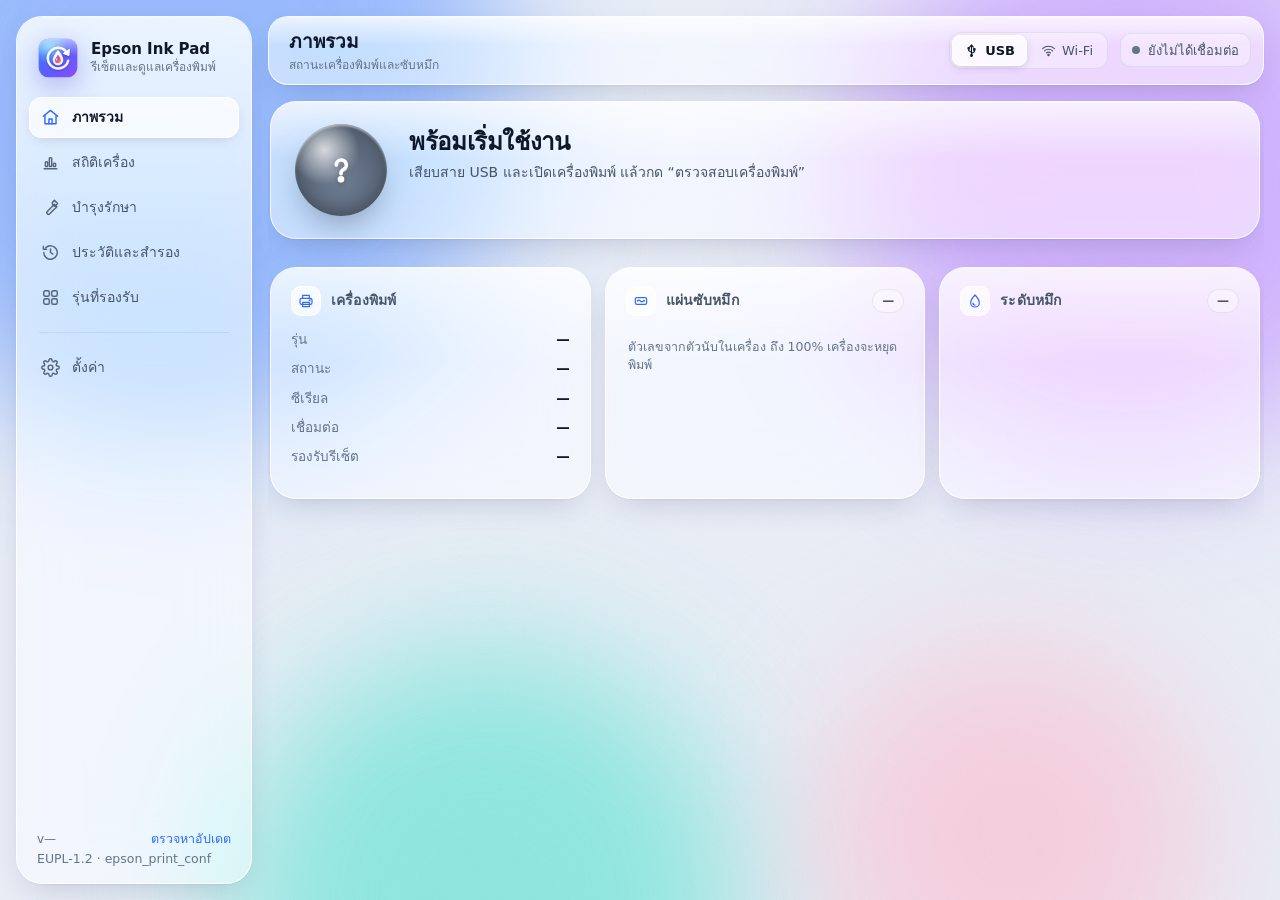
==== commit e6a7f775: "Add app logo: exe icon, window icon, sidebar and README assets/logo.svg (full) and logo-small.svg (s" ====
--- a/ui/index.html
+++ b/ui/index.html
@@ -4,6 +4,7 @@
 <meta charset="utf-8">
 <meta name="viewport" content="width=device-width, initial-scale=1">
 <title>Epson Ink Pad Reset</title>
+<link rel="icon" href="logo.svg">
 <link rel="stylesheet" href="style.css">
 </head>
 <body>
@@ -54,7 +55,7 @@
   <!-- ======================================================= sidebar -->
   <aside class="sidebar glass">
     <div class="brand">
-      <div class="brand-mark"><svg><use href="#i-printer"/></svg></div>
+      <img class="brand-mark" src="logo.svg" alt="">
       <div class="brand-text">
         <div class="brand-name">Epson Ink Pad</div>
         <div class="brand-sub">รีเซ็ตและดูแลเครื่องพิมพ์</div>
--- a/ui/style.css
+++ b/ui/style.css
@@ -139,13 +139,9 @@
 }
 .brand { display: flex; align-items: center; gap: 12px; padding: 2px 8px 18px; }
 .brand-mark {
-  width: 40px; height: 40px; border-radius: 13px; flex: none;
-  display: grid; place-items: center; color: #fff;
-  background: linear-gradient(140deg, var(--accent), var(--accent-2));
-  box-shadow: 0 8px 20px -6px color-mix(in srgb, var(--accent) 70%, transparent),
-              inset 0 1px 0 rgba(255,255,255,.45);
-}
-.brand-mark svg { width: 22px; height: 22px; }
+  width: 42px; height: 42px; flex: none; display: block;
+  filter: drop-shadow(0 8px 14px rgba(70, 60, 220, .35));
+}
 .brand-name { font-weight: 700; font-size: 15px; line-height: 1.2; }
 .brand-sub { font-size: 12px; color: var(--text-3); }
 
